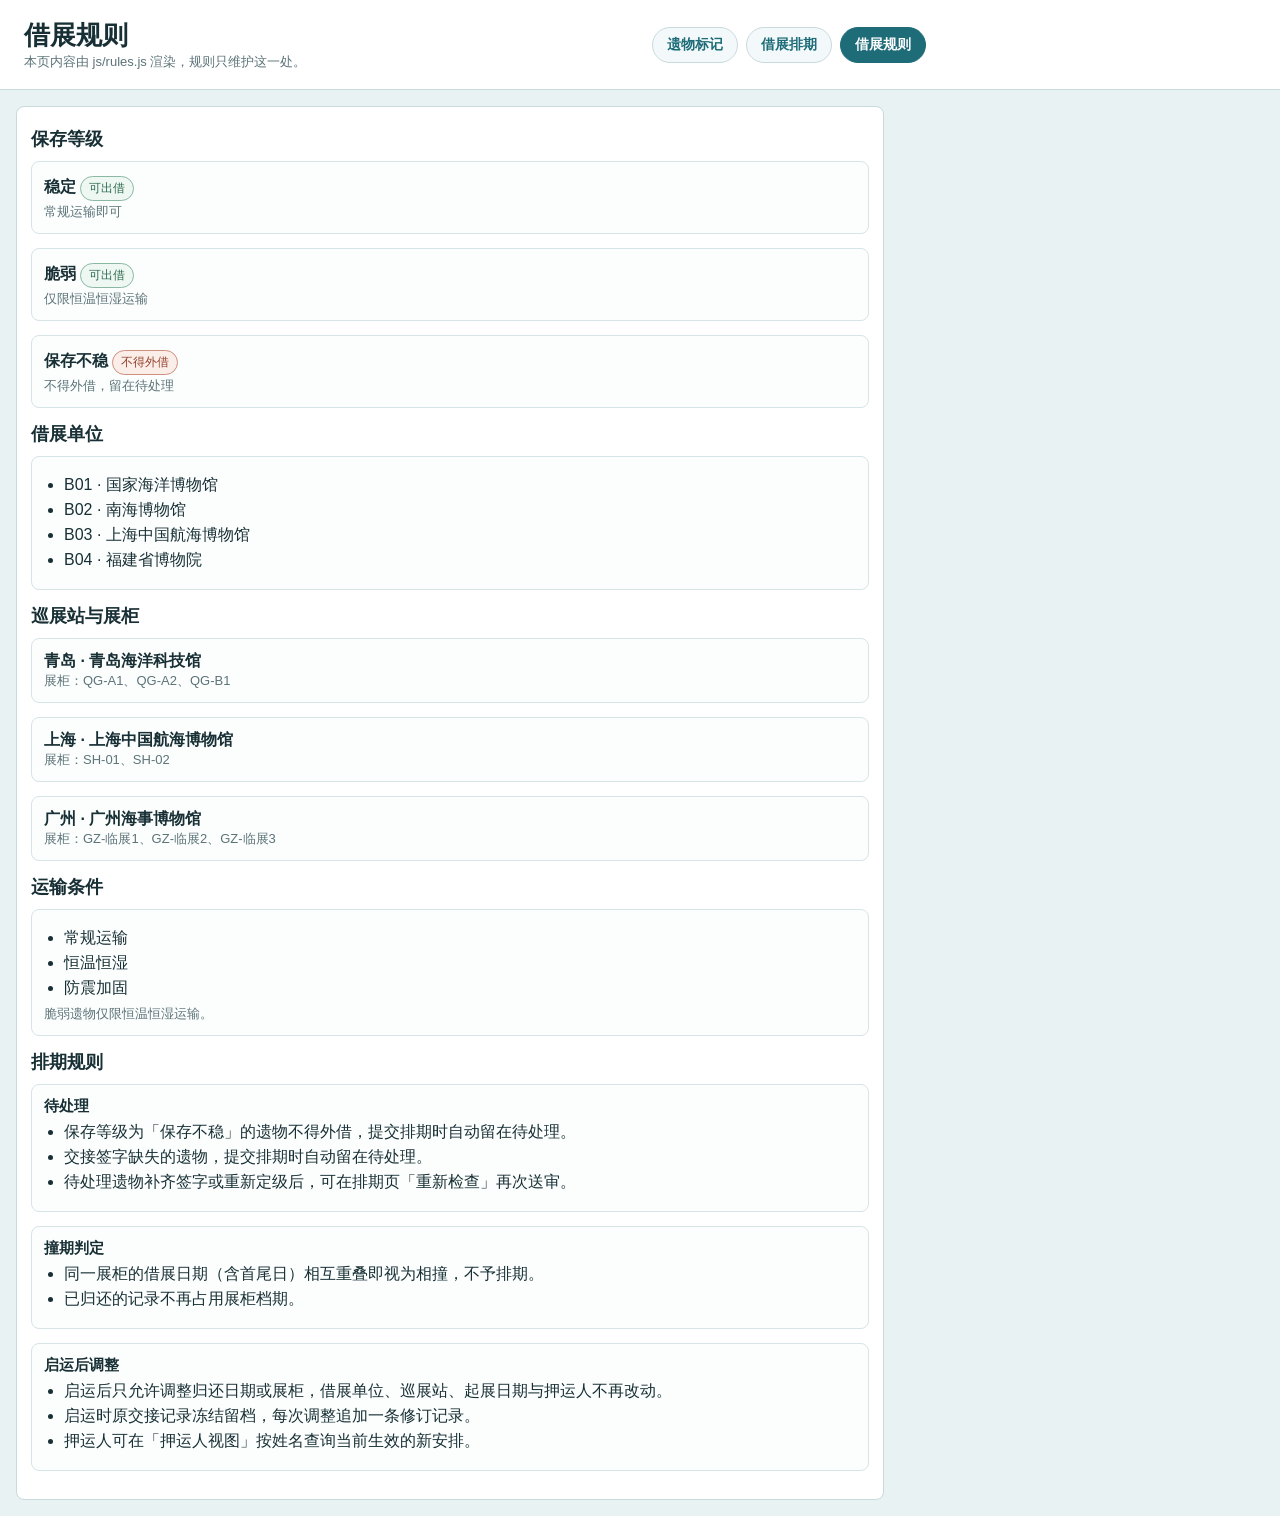
==== rules.html @ 8818ef5b "fix: model A first-round result" ====
<!doctype html>
<html lang="zh-CN">
<head>
  <meta charset="utf-8">
  <meta name="viewport" content="width=device-width, initial-scale=1">
  <title>借展规则 · 水下考古潜水记录</title>
  <link rel="stylesheet" href="css/app.css">
</head>
<body>
  <header id="topbar">
    <div><h1>借展规则</h1><div class="muted">本页内容由 js/rules.js 渲染，规则只维护这一处。</div></div>
    <nav id="nav"></nav>
  </header>
  <main style="padding:16px; max-width:900px">
    <section class="panel">
      <h2>保存等级</h2>
      <div id="grades"></div>
      <h2>借展单位</h2>
      <div id="borrowers"></div>
      <h2>巡展站与展柜</h2>
      <div id="stations"></div>
      <h2>运输条件</h2>
      <div id="transports"></div>
      <h2>排期规则</h2>
      <div id="rules"></div>
    </section>
  </main>
  <script src="js/rules.js"></script>
  <script src="js/nav.js"></script>
  <script>
    const R = LOAN_RULES;
    const list = items => "<ul>" + items.map(i => "<li>" + i + "</li>").join("") + "</ul>";

    document.getElementById("grades").innerHTML = R.RELIC_GRADES.map(g =>
      '<div class="rule-table"><b>' + g.label + '</b> <span class="pill ' + (g.eligible ? "ok" : "bad") + '">' +
      (g.eligible ? "可出借" : "不得外借") + "</span><div class=\"muted\">" + g.transport + "</div></div>"
    ).join("");

    document.getElementById("borrowers").innerHTML =
      '<div class="rule-table">' + list(R.BORROWERS.map(b => b.id + " · " + b.name)) + "</div>";

    document.getElementById("stations").innerHTML = R.STATIONS.map(s =>
      '<div class="rule-table"><b>' + s.city + " · " + s.venue + '</b><div class="muted">展柜：' +
      s.cases.join("、") + "</div></div>"
    ).join("");

    document.getElementById("transports").innerHTML =
      '<div class="rule-table">' + list(R.TRANSPORTS.map(t => t.label)) +
      '<div class="muted">脆弱遗物仅限恒温恒湿运输。</div></div>';

    document.getElementById("rules").innerHTML =
      '<div class="rule-table"><h3>待处理</h3>' + list(R.RULES.pending) + "</div>" +
      '<div class="rule-table"><h3>撞期判定</h3>' + list(R.RULES.conflict) + "</div>" +
      '<div class="rule-table"><h3>启运后调整</h3>' + list(R.RULES.afterDeparture) + "</div>";
  </script>
</body>
</html>
---- css/app.css ----
* { box-sizing: border-box; }
body { margin: 0; font-family: Arial, "PingFang SC", sans-serif; background: #e8f2f3; color: #183035; }
header { padding: 18px 24px; background: #fff; border-bottom: 1px solid #c9dadc; display: flex; justify-content: space-between; gap: 16px; align-items: center; flex-wrap: wrap; }
h1 { margin: 0; font-size: 26px; }
h2 { margin: 6px 0 10px; font-size: 18px; }
h3 { margin: 0 0 6px; font-size: 15px; }
button { border: 0; border-radius: 8px; padding: 10px 13px; background: #1d6c78; color: #fff; font-weight: 800; cursor: pointer; }
button.secondary { background: #64777b; }
button.tiny { padding: 6px 9px; font-size: 12px; border-radius: 6px; }
input, select, textarea { width: 100%; border: 1px solid #c9dadc; border-radius: 6px; padding: 9px; font: inherit; background: #fff; }
textarea { min-height: 64px; }
label { display: block; margin: 9px 0 5px; color: #5c7378; font-size: 13px; }

/* 页面连接：唯一导航来源（js/nav.js 注入） */
nav#nav { display: flex; gap: 8px; flex: 1; justify-content: center; flex-wrap: wrap; }
nav#nav a { padding: 8px 14px; border-radius: 999px; border: 1px solid #c9dadc; text-decoration: none; color: #1d6c78; font-weight: 700; font-size: 14px; background: #f3f9fa; }
nav#nav a.active { background: #1d6c78; color: #fff; border-color: #1d6c78; }

.app { display: grid; grid-template-columns: 1fr 360px; gap: 16px; padding: 16px; }
.panel { background: #fff; border: 1px solid #c9dadc; border-radius: 8px; padding: 14px; }
.map { position: relative; height: calc(100vh - 128px); min-height: 560px; overflow: hidden; background: radial-gradient(circle at 30% 20%, #5fa8b1, #0f5262 55%, #07333f); border-radius: 8px; border: 1px solid #0c4451; cursor: crosshair; }
.wreck { position: absolute; left: 24%; top: 28%; width: 52%; height: 31%; border: 3px solid rgba(220,235,224,.55); border-radius: 48% 44% 42% 50%; transform: rotate(-9deg); }
.rib { position: absolute; width: 2px; height: 36%; background: rgba(220,235,224,.35); top: 27%; transform: rotate(-9deg); }
.marker { position: absolute; width: 22px; height: 22px; border-radius: 50%; display: grid; place-items: center; color: #fff; font-size: 12px; font-weight: 800; transform: translate(-50%, -50%); border: 2px solid rgba(255,255,255,.7); box-shadow: 0 4px 12px rgba(0,0,0,.35); cursor: pointer; }
.marker.selected { outline: 4px solid rgba(255,234,124,.75); }
.ceramic { background: #b56c38; } .wood { background: #6c4b2f; } .metal { background: #6e7880; } .unknown { background: #725ca6; }

.toolbar { display: grid; grid-template-columns: 1fr 1fr; gap: 8px; margin-bottom: 10px; }
.list { display: grid; gap: 8px; max-height: 330px; overflow: auto; }
.item { border: 1px solid #d7e4e5; border-radius: 8px; padding: 10px; cursor: pointer; }
.item.active { border-color: #1d6c78; background: #eef8f9; }
.timeline { display: grid; gap: 8px; max-height: 240px; overflow: auto; }
.pill { display: inline-block; padding: 3px 8px; border: 1px solid #c9dadc; border-radius: 999px; font-size: 12px; margin: 2px 4px 2px 0; }
.pill.ok { border-color: #8bb8a3; color: #2c6b4f; background: #eef7f2; }
.pill.warn { border-color: #d4a15a; color: #8a5a1d; background: #fbf3e6; }
.pill.bad { border-color: #cf8f7e; color: #94402a; background: #fbeee9; }
.muted { color: #5c7378; font-size: 13px; }

/* 借展排期页 */
.loan-grid { display: grid; grid-template-columns: 1fr 380px; gap: 16px; padding: 16px; align-items: start; }
.stack { display: grid; gap: 16px; }
.card { border: 1px solid #d7e4e5; border-radius: 8px; padding: 12px; margin-bottom: 10px; background: #fcfefe; }
.card .row { display: flex; gap: 8px; flex-wrap: wrap; align-items: center; margin-top: 8px; }
.card .row > * { flex: 1; min-width: 130px; }
.card .row .keep { flex: 0 0 auto; min-width: 0; }
.badge { display: inline-block; padding: 3px 10px; border-radius: 999px; font-size: 12px; font-weight: 700; }
.b-pending { background: #f6e3c4; color: #8a5a1d; }
.b-scheduled { background: #d9eef0; color: #1d6c78; }
.b-departed { background: #d8e3f4; color: #2c4a86; }
.b-returned { background: #e6e9ea; color: #5c7378; }
.msg { margin-top: 8px; font-size: 13px; min-height: 18px; }
.msg.error { color: #94402a; }
.msg.ok { color: #2c6b4f; }
.hint { border: 1px dashed #c9dadc; border-radius: 6px; padding: 8px 10px; font-size: 13px; color: #5c7378; background: #f7fbfb; margin-top: 8px; }
.reasons { color: #94402a; font-size: 13px; margin: 6px 0; }
.slot { border: 1px solid #d7e4e5; border-radius: 6px; padding: 8px 10px; margin-bottom: 6px; font-size: 13px; }
.slot .seg { display: block; padding: 3px 0; }
details.handover { margin-top: 8px; border-top: 1px dashed #d7e4e5; padding-top: 8px; }
details.handover dl, .rule-table dl { display: grid; grid-template-columns: 96px 1fr; gap: 3px 10px; margin: 8px 0; font-size: 13px; }
details.handover dt, .rule-table dt { color: #5c7378; }
details.handover dd, .rule-table dd { margin: 0; }
.rev { font-size: 13px; padding: 4px 0; border-bottom: 1px dotted #d7e4e5; }
.rule-table { border: 1px solid #d7e4e5; border-radius: 8px; padding: 12px; margin-bottom: 14px; background: #fcfefe; }
.rule-table ul { margin: 6px 0; padding-left: 20px; }
.rule-table li { margin: 4px 0; }

@media (max-width: 980px) {
  header { display: block; }
  nav#nav { justify-content: flex-start; margin: 10px 0; }
  .app, .loan-grid { grid-template-columns: 1fr; }
  .map { height: 560px; }
}
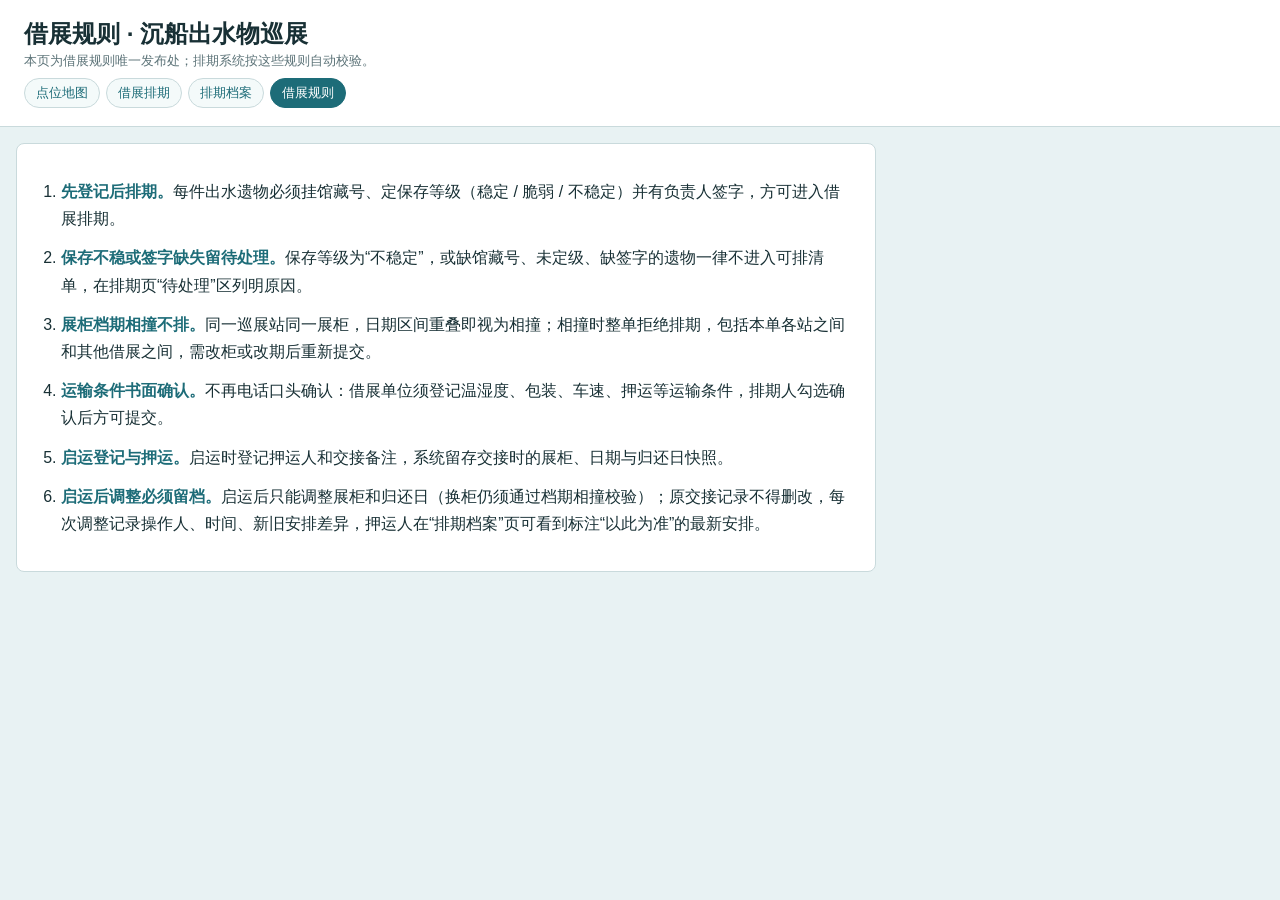
==== commit 81af6f93: "fix: model B first-round result" ====
--- a/rules.html
+++ b/rules.html
@@ -3,55 +3,39 @@
 <head>
   <meta charset="utf-8">
   <meta name="viewport" content="width=device-width, initial-scale=1">
-  <title>借展规则 · 水下考古潜水记录</title>
-  <link rel="stylesheet" href="css/app.css">
+  <title>借展规则 · 沉船出水物巡展</title>
+  <style>
+    body { margin: 0; font-family: Arial, "PingFang SC", sans-serif; background: #e8f2f3; color: #183035; }
+    header { padding: 18px 24px; background: #fff; border-bottom: 1px solid #c9dadc; }
+    h1 { margin: 0 0 2px; font-size: 24px; }
+    .muted { color: #5c7378; font-size: 13px; }
+    .sitenav { display: flex; gap: 6px; flex-wrap: wrap; margin-top: 8px; }
+    .navlink { padding: 5px 11px; border: 1px solid #c9dadc; border-radius: 999px; font-size: 13px; color: #1d6c78; text-decoration: none; background: #f4fafa; }
+    .navlink.active { background: #1d6c78; color: #fff; border-color: #1d6c78; }
+    .wrap { padding: 16px; max-width: 860px; }
+    .panel { background: #fff; border: 1px solid #c9dadc; border-radius: 8px; padding: 18px 22px; }
+    ol { padding-left: 22px; display: grid; gap: 12px; line-height: 1.7; }
+    li b { color: #1d6c78; }
+  </style>
 </head>
 <body>
-  <header id="topbar">
-    <div><h1>借展规则</h1><div class="muted">本页内容由 js/rules.js 渲染，规则只维护这一处。</div></div>
-    <nav id="nav"></nav>
+  <header>
+    <h1>借展规则 · 沉船出水物巡展</h1>
+    <div class="muted">本页为借展规则唯一发布处；排期系统按这些规则自动校验。</div>
+    <nav id="siteNav"></nav>
   </header>
-  <main style="padding:16px; max-width:900px">
-    <section class="panel">
-      <h2>保存等级</h2>
-      <div id="grades"></div>
-      <h2>借展单位</h2>
-      <div id="borrowers"></div>
-      <h2>巡展站与展柜</h2>
-      <div id="stations"></div>
-      <h2>运输条件</h2>
-      <div id="transports"></div>
-      <h2>排期规则</h2>
-      <div id="rules"></div>
-    </section>
+  <main class="wrap">
+    <div class="panel">
+      <ol>
+        <li><b>先登记后排期。</b>每件出水遗物必须挂馆藏号、定保存等级（稳定 / 脆弱 / 不稳定）并有负责人签字，方可进入借展排期。</li>
+        <li><b>保存不稳或签字缺失留待处理。</b>保存等级为“不稳定”，或缺馆藏号、未定级、缺签字的遗物一律不进入可排清单，在排期页“待处理”区列明原因。</li>
+        <li><b>展柜档期相撞不排。</b>同一巡展站同一展柜，日期区间重叠即视为相撞；相撞时整单拒绝排期，包括本单各站之间和其他借展之间，需改柜或改期后重新提交。</li>
+        <li><b>运输条件书面确认。</b>不再电话口头确认：借展单位须登记温湿度、包装、车速、押运等运输条件，排期人勾选确认后方可提交。</li>
+        <li><b>启运登记与押运。</b>启运时登记押运人和交接备注，系统留存交接时的展柜、日期与归还日快照。</li>
+        <li><b>启运后调整必须留档。</b>启运后只能调整展柜和归还日（换柜仍须通过档期相撞校验）；原交接记录不得删改，每次调整记录操作人、时间、新旧安排差异，押运人在“排期档案”页可看到标注“以此为准”的最新安排。</li>
+      </ol>
+    </div>
   </main>
-  <script src="js/rules.js"></script>
-  <script src="js/nav.js"></script>
-  <script>
-    const R = LOAN_RULES;
-    const list = items => "<ul>" + items.map(i => "<li>" + i + "</li>").join("") + "</ul>";
-
-    document.getElementById("grades").innerHTML = R.RELIC_GRADES.map(g =>
-      '<div class="rule-table"><b>' + g.label + '</b> <span class="pill ' + (g.eligible ? "ok" : "bad") + '">' +
-      (g.eligible ? "可出借" : "不得外借") + "</span><div class=\"muted\">" + g.transport + "</div></div>"
-    ).join("");
-
-    document.getElementById("borrowers").innerHTML =
-      '<div class="rule-table">' + list(R.BORROWERS.map(b => b.id + " · " + b.name)) + "</div>";
-
-    document.getElementById("stations").innerHTML = R.STATIONS.map(s =>
-      '<div class="rule-table"><b>' + s.city + " · " + s.venue + '</b><div class="muted">展柜：' +
-      s.cases.join("、") + "</div></div>"
-    ).join("");
-
-    document.getElementById("transports").innerHTML =
-      '<div class="rule-table">' + list(R.TRANSPORTS.map(t => t.label)) +
-      '<div class="muted">脆弱遗物仅限恒温恒湿运输。</div></div>';
-
-    document.getElementById("rules").innerHTML =
-      '<div class="rule-table"><h3>待处理</h3>' + list(R.RULES.pending) + "</div>" +
-      '<div class="rule-table"><h3>撞期判定</h3>' + list(R.RULES.conflict) + "</div>" +
-      '<div class="rule-table"><h3>启运后调整</h3>' + list(R.RULES.afterDeparture) + "</div>";
-  </script>
+  <script src="nav.js"></script>
 </body>
 </html>
